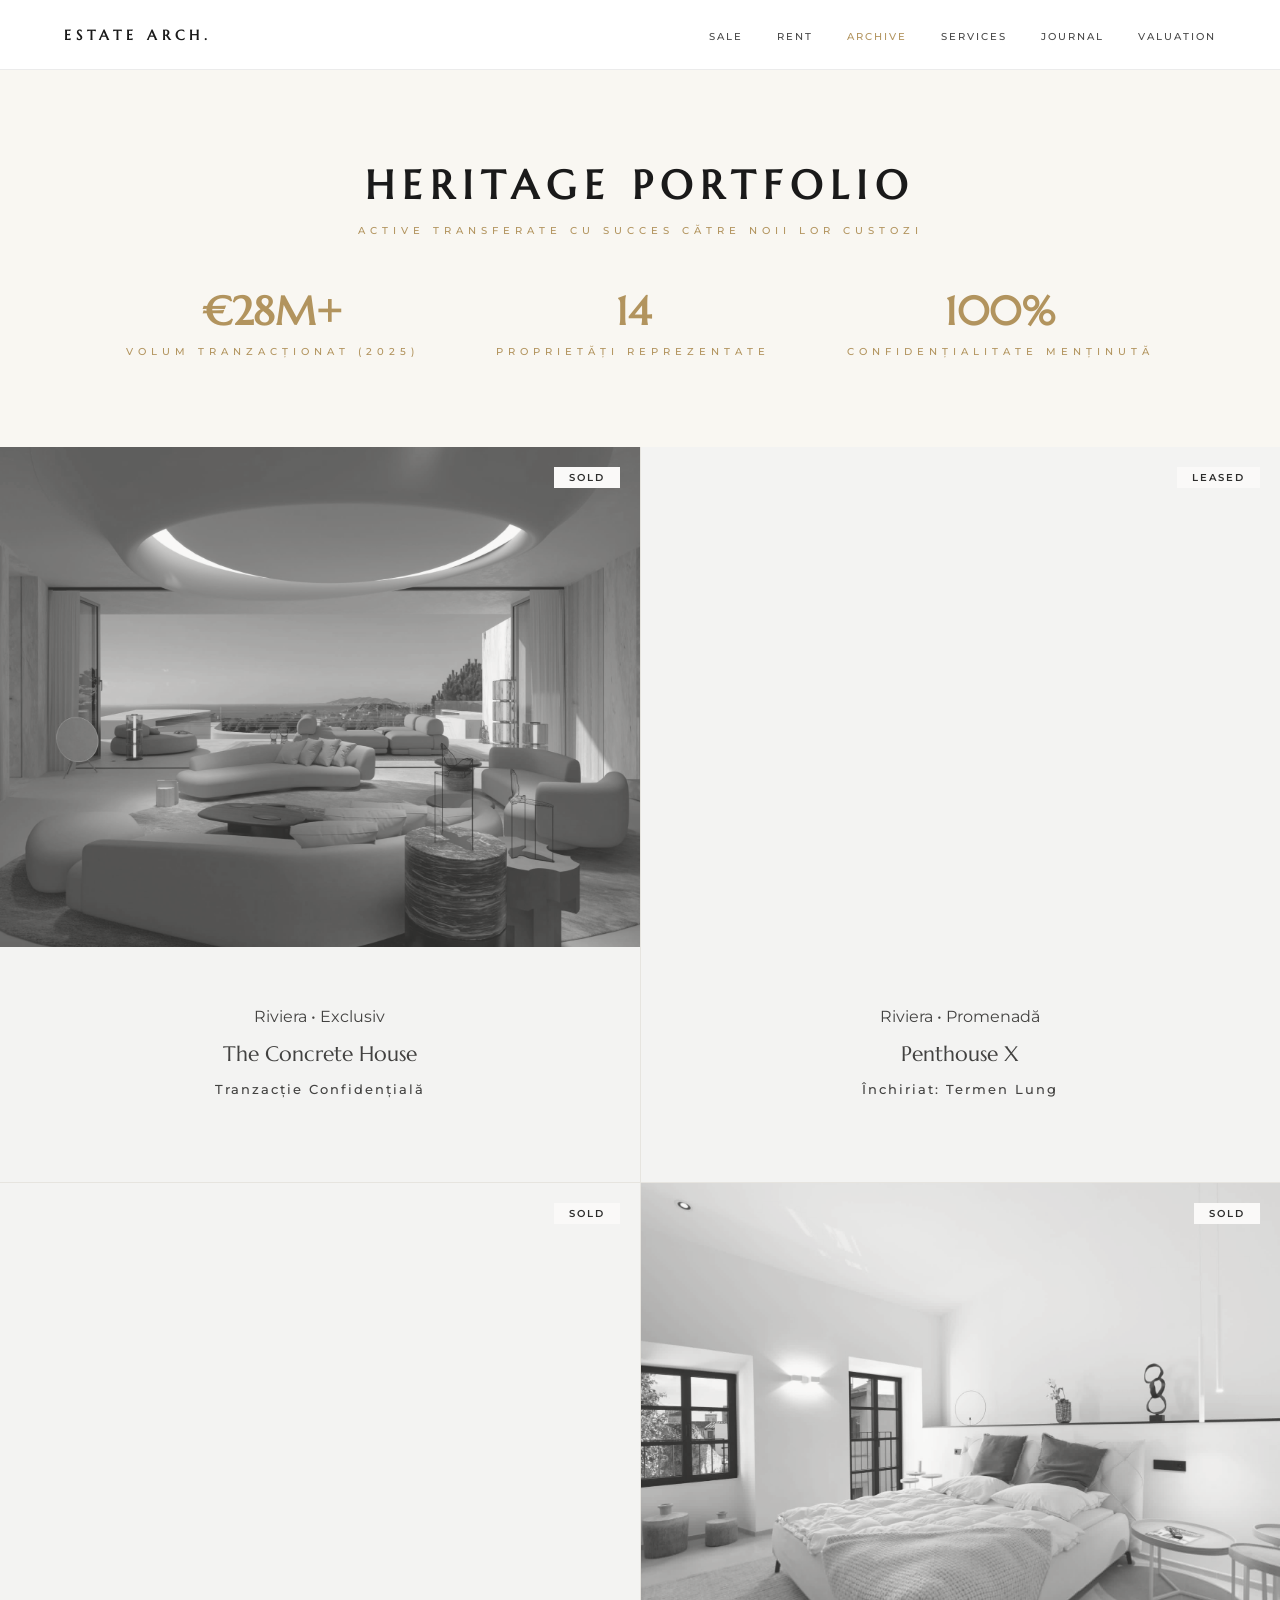
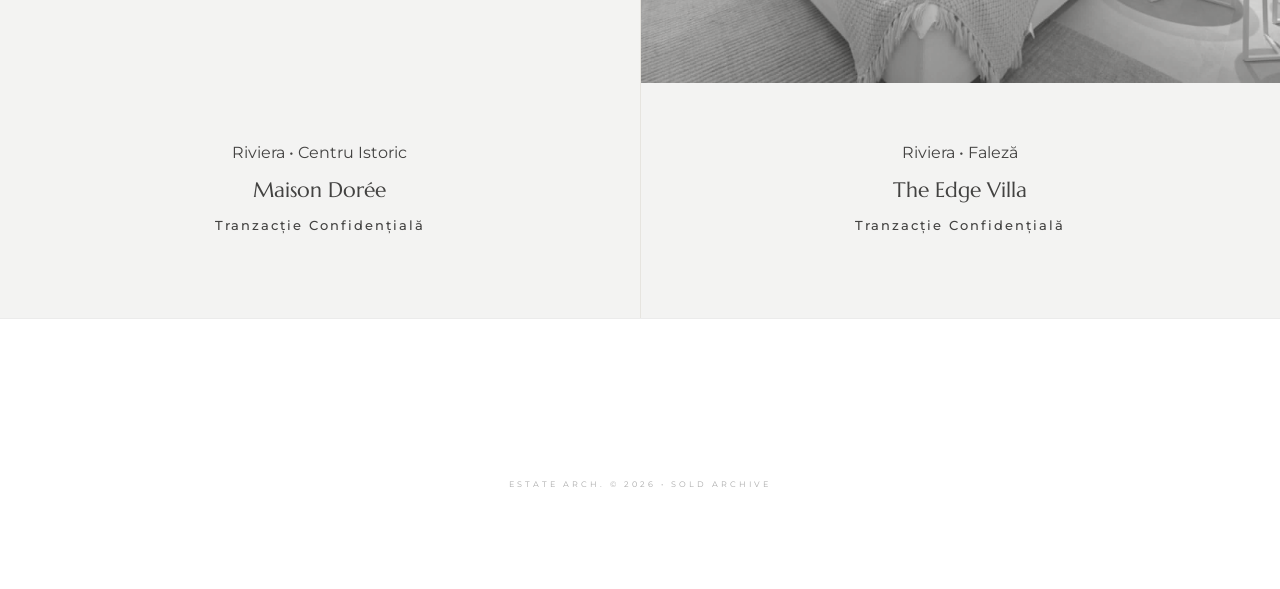
==== archive.html @ a4d9d4b4 "changrs" ====
<!DOCTYPE html>
<html lang="ro">
<head>
  <meta charset="UTF-8">
  <meta name="viewport" content="width=device-width, initial-scale=1.0">
  <title>ARCHIVE | ESTATE ARCH.</title>
  <link href="https://fonts.googleapis.com/css2?family=Marcellus&family=Montserrat:wght@200;300;400;500&display=swap" rel="stylesheet">
  <link rel="stylesheet" href="style.css">
  <style>
    .sold-overlay { position: absolute; top: 20px; right: 20px; background: #fff; color: #000; padding: 5px 15px; font-size: 0.6rem; letter-spacing: 2px; text-transform: uppercase; font-weight: 600; z-index: 5; }
    .property-item.sold { filter: grayscale(1); opacity: 0.8; transition: 0.5s ease; }
    .property-item.sold:hover { filter: grayscale(0); opacity: 1; }
  </style>
</head>
<body>
  <nav class="navbar" style="background: rgba(255,255,255,0.95); position: fixed; border-bottom: 1px solid var(--line-color); padding: 25px 5%; z-index: 100;">
    <a href="index.html" class="nav-logo">ESTATE ARCH.</a>
    <div class="nav-links">
      <a href="sale.html">Sale</a>
      <a href="rent.html">Rent</a>
      <a href="archive.html" style="color: var(--gold-accent); opacity: 1;">Archive</a>
      <a href="services.html">Services</a>
      <a href="journal.html">Journal</a>
      <a href="valuation.html">Valuation</a>
    </div>
  </nav>

  <header style="padding: 160px 10% 40px; text-align: center;">
    <h1 style="font-family: 'Marcellus', serif; font-size: clamp(1.8rem, 4vw, 2.5rem); letter-spacing: 8px; text-transform: uppercase;">Heritage Portfolio</h1>
    <p class="section-subtitle" style="margin-top: 15px;">Active transferate cu succes către noii lor custozi</p>
  </header>

  <div style="display: flex; justify-content: center; gap: 6vw; margin-bottom: 80px; flex-wrap: wrap; text-align: center; padding: 0 5%;">
      <div>
          <h3 style="font-family: 'Marcellus', serif; font-size: 2.5rem; color: var(--gold-accent);">€28M+</h3>
          <span class="section-subtitle" style="margin-top: 10px;">Volum Tranzacționat (2025)</span>
      </div>
      <div>
          <h3 style="font-family: 'Marcellus', serif; font-size: 2.5rem; color: var(--gold-accent);">14</h3>
          <span class="section-subtitle" style="margin-top: 10px;">Proprietăți Reprezentate</span>
      </div>
      <div>
          <h3 style="font-family: 'Marcellus', serif; font-size: 2.5rem; color: var(--gold-accent);">100%</h3>
          <span class="section-subtitle" style="margin-top: 10px;">Confidențialitate Menținută</span>
      </div>
  </div>

  <section class="property-grid">
    <article class="property-item sold">
      <div class="prop-image-container">
        <div class="sold-overlay">Sold</div>
        <div class="prop-image" style="background-image: url('img/2.png');"></div>
      </div>
      <div class="prop-content">
        <span class="prop-city">Riviera • Exclusiv</span>
        <h2 class="prop-name">The Concrete House</h2>
        <span class="prop-price">Tranzacție Confidențială</span>
      </div>
    </article>

    <article class="property-item sold">
      <div class="prop-image-container">
        <div class="sold-overlay">Leased</div>
        <div class="prop-image" style="background-image: url('img/3.png');"></div>
      </div>
      <div class="prop-content">
        <span class="prop-city">Riviera • Promenadă</span>
        <h2 class="prop-name">Penthouse X</h2>
        <span class="prop-price">Închiriat: Termen Lung</span>
      </div>
    </article>

    <article class="property-item sold">
      <div class="prop-image-container">
        <div class="sold-overlay">Sold</div>
        <div class="prop-image" style="background-image: url('img/4.png');"></div>
      </div>
      <div class="prop-content">
        <span class="prop-city">Riviera • Centru Istoric</span>
        <h2 class="prop-name">Maison Dorée</h2>
        <span class="prop-price">Tranzacție Confidențială</span>
      </div>
    </article>

    <article class="property-item sold">
      <div class="prop-image-container">
        <div class="sold-overlay">Sold</div>
        <div class="prop-image" style="background-image: url('img/5.png');"></div>
      </div>
      <div class="prop-content">
        <span class="prop-city">Riviera • Faleză</span>
        <h2 class="prop-name">The Edge Villa</h2>
        <span class="prop-price">Tranzacție Confidențială</span>
      </div>
    </article>
  </section>

  <footer class="footer-contact">
     <p class="copyright">Estate Arch. &copy; 2026 • Sold Archive</p>
  </footer>
</body>
</html>
---- style.css ----
:root {
  --bg-light: #f9f7f2;          
  --bg-card: #f2efe9; 
  --text-dark: #1a1a1a; 
  --text-muted: #555555; 
  --gold-accent: #b2945e;   
  --line-color: rgba(0, 0, 0, 0.08);
}

/* ========================================================
   RESET & BASE
======================================================== */
* { margin: 0; padding: 0; box-sizing: border-box; text-decoration: none !important; }

html, body { 
    width: 100%; 
    overflow-x: hidden; 
    background-color: var(--bg-light); 
    font-family: 'Montserrat', sans-serif; 
    color: var(--text-dark); 
    -webkit-font-smoothing: antialiased; 
    scroll-behavior: smooth; 
}

/* ========================================================
   NAVBAR
======================================================== */
.navbar { position: absolute; top: 0; width: 100%; padding: 40px 5%; display: flex; justify-content: space-between; align-items: center; z-index: 100; transition: background 0.3s; }
.nav-logo { font-family: 'Marcellus', serif; font-size: 0.9rem; letter-spacing: 5px; color: var(--text-dark); text-transform: uppercase; font-weight: 600; }
.nav-links a { font-size: 0.6rem; text-transform: uppercase; letter-spacing: 2px; color: var(--text-dark); margin-left: 30px; opacity: 0.8; transition: 0.4s ease; font-weight: 500; }
.nav-links a:hover { opacity: 1; color: var(--gold-accent); }

/* Transparent Navbar for Dark Hero Images */
.hero-nav .nav-logo, .hero-nav .nav-links a { color: #fff; }
.hero-nav .nav-links a:hover { color: var(--gold-accent); }

/* ========================================================
   HERO SECTION
======================================================== */
.hero { 
    position: relative;
    height: 100vh; 
    background-image: url('img/1.png');
    background-size: cover;
    background-position: center;
    display: flex; 
    flex-direction: column; 
    justify-content: center; 
    align-items: center; 
    text-align: center; 
    padding: 0 10%; 
}
.hero-overlay { position: absolute; top: 0; left: 0; width: 100%; height: 100%; background: linear-gradient(to bottom, rgba(0,0,0,0.3), rgba(0,0,0,0.7)); z-index: 1; }
.hero-content { position: relative; z-index: 2; transform: translateY(-40px); width: 100%; }
.hero-brand { font-family: 'Marcellus', serif; color: #fff; font-size: clamp(2rem, 8vw, 4rem); letter-spacing: 12px; text-transform: uppercase; margin-bottom: 20px; }
.hero-slogan { font-size: 0.65rem; letter-spacing: 5px; text-transform: uppercase; color: #eaeaea; margin-bottom: 0; }

/* ========================================================
   CONTENT SECTIONS (Philosophy, Journal, Services)
======================================================== */
/* Split Layout (Philosophy / Journal) */
.philosophy-section { display: grid; grid-template-columns: 1fr 1fr; background: #fff; border-bottom: 1px solid var(--line-color); }
.philosophy-image { background-size: cover; background-position: center; min-height: 600px; }
.philosophy-content { padding: 100px 10%; display: flex; flex-direction: column; justify-content: center; align-items: flex-start; max-width: 800px; margin: 0 auto; }
.philosophy-title { font-family: 'Marcellus', serif; font-size: clamp(1.2rem, 3vw, 1.8rem); margin: 30px 0; font-weight: 400; line-height: 1.6; }
.philosophy-text { font-size: 0.9rem; color: var(--text-muted); line-height: 1.9; font-weight: 300; }

/* Services Grid */
.services-section { padding: 100px 10%; background: #fff; }
.services-header { text-align: center; margin-bottom: 60px; }
.services-main-title { font-family: 'Marcellus', serif; font-size: 1.8rem; margin-top: 20px; font-weight: 400; }
.services-grid { display: grid; grid-template-columns: repeat(3, 1fr); gap: 30px; }
.service-item { background: var(--bg-card); padding: 50px 30px; text-align: center; transition: transform 0.5s ease; border: 1px solid transparent; }
.service-item:hover { transform: translateY(-5px); border-color: var(--gold-accent); }
.service-item h3 { font-family: 'Marcellus', serif; font-size: 0.9rem; letter-spacing: 2px; margin-bottom: 20px; text-transform: uppercase; }
.service-item p { font-size: 0.9rem; color: var(--text-muted); line-height: 1.8; }

/* Black Book */
.black-book { padding: 120px 10%; background: #111; color: #fff; text-align: center; display: flex; justify-content: center; }
.black-book-inner { border: 1px solid rgba(255,255,255,0.15); padding: 80px 20px; width: 100%; max-width: 800px; }
.black-book h2 { font-family: 'Marcellus', serif; font-size: 1.5rem; letter-spacing: 6px; text-transform: uppercase; margin-bottom: 20px; }
.black-book p { font-size: 0.7rem; letter-spacing: 3px; color: #aaa; text-transform: uppercase; margin-bottom: 40px; line-height: 1.6; }
.black-book-btn { color: #fff !important; border-bottom-color: rgba(255,255,255,0.4) !important; }

/* Concierge */
.concierge-section { padding: 100px 10%; background: var(--bg-light); border-top: 1px solid var(--line-color); }
.concierge-grid { display: grid; grid-template-columns: repeat(3, 1fr); gap: 30px; text-align: center; }
.concierge-item { background: #fff; padding: 50px 30px; border: 1px solid var(--line-color); }
.concierge-item h4 { font-family: 'Marcellus', serif; font-size: 0.85rem; letter-spacing: 2px; text-transform: uppercase; margin-bottom: 15px; }
.concierge-item p { font-size: 0.9rem; color: var(--text-muted); line-height: 1.8; }

/* Trust Badges */
.trust-badges { padding: 80px 10%; background: #fff; text-align: center; border-top: 1px solid var(--line-color); }
.trust-logos { display: flex; justify-content: center; align-items: center; gap: 50px; margin-top: 30px; opacity: 0.4; }
.trust-logos span { font-family: 'Marcellus', serif; font-size: 1.1rem; text-transform: uppercase; letter-spacing: 3px; }

/* ========================================================
   PROPERTY GRID (Sale, Rent, Archive)
======================================================== */
.property-grid { display: grid; grid-template-columns: 1fr 1fr; background-color: var(--line-color); gap: 1px; }
.property-item { background: var(--bg-light); overflow: hidden; position: relative; }
.prop-image-container { width: 100%; height: 500px; overflow: hidden; position: relative; }
.prop-image { width: 100%; height: 100%; background-size: cover; background-position: center; transition: 2.5s cubic-bezier(0.15, 0, 0.15, 1); }
.property-item:hover .prop-image { transform: scale(1.05); }
.prop-content { padding: 60px 10%; text-align: center; }
.prop-name { font-family: 'Marcellus', serif; font-size: 1.3rem; margin: 15px 0; font-weight: 400; }
.prop-price { font-size: 0.8rem; letter-spacing: 2px; color: var(--text-dark); margin-bottom: 25px; display: block; font-weight: 500; }

/* Inline Specs (Sale/Rent pages) */
.prop-specs-inline { display: flex; justify-content: center; gap: 15px; margin-top: 15px; font-size: 0.75rem; font-weight: 500; letter-spacing: 1px; color: var(--text-muted); text-transform: uppercase; }
.prop-description-hidden { max-height: 0; overflow: hidden; transition: all 0.8s ease; font-size: 0.9rem; line-height: 1.8; color: var(--text-muted); opacity: 0; padding: 0 10%; }
.property-item:hover .prop-description-hidden, .property-item:focus-within .prop-description-hidden { max-height: 150px; margin-top: 15px; opacity: 1; }

/* Archive/Sold Elements */
.sold-overlay { position: absolute; top: 20px; right: 20px; background: #fff; color: #000; padding: 5px 15px; font-size: 0.6rem; letter-spacing: 2px; text-transform: uppercase; font-weight: 600; z-index: 5; }
.property-item.sold { filter: grayscale(1); opacity: 0.8; }
.property-item.sold:hover .prop-image { transform: scale(1); }

/* ========================================================
   VALUATION FORM
======================================================== */
.valuation-container { max-width: 600px; margin: 180px auto 100px; padding: 0 5%; text-align: center; }
.val-input { width: 100%; background: transparent; border: none; border-bottom: 1px solid #ddd; padding: 15px 0; margin-bottom: 30px; font-family: 'Montserrat', sans-serif; font-size: 0.9rem; font-weight: 500; letter-spacing: 2px; text-transform: uppercase; color: var(--text-dark); outline: none; transition: border-color 0.8s; }
.val-input:focus { border-bottom-color: var(--gold-accent); }
.val-input::placeholder { color: #aaa; font-weight: 300; }

/* ========================================================
   FOOTER
======================================================== */
.footer-contact { padding: 100px 10%; text-align: center; background: #fff; border-top: 1px solid var(--line-color); }
.footer-logo { font-family: 'Marcellus', serif; font-size: 1.4rem; letter-spacing: 8px; text-transform: uppercase; }
.contact-address { font-size: 0.75rem; letter-spacing: 2px; color: var(--text-muted); text-transform: uppercase; line-height: 2; margin: 30px 0; }
.contact-actions { display: flex; justify-content: center; gap: 30px; }
.copyright { margin-top: 60px; font-size: 0.5rem; letter-spacing: 3px; color: #aaa; text-transform: uppercase; }

/* ========================================================
   UI HELPERS & BUTTONS
======================================================== */
.section-subtitle { font-size: 0.6rem; letter-spacing: 5px; color: var(--gold-accent); text-transform: uppercase; font-weight: 500; display: block; margin-bottom: 10px; }

.btn-minimal { font-size: 0.65rem; font-weight: 500; text-transform: uppercase; letter-spacing: 3px; color: var(--text-dark); padding-bottom: 5px; border-bottom: 1px solid rgba(0,0,0,0.2); display: inline-block; transition: 0.5s ease; cursor: pointer; }
.btn-minimal:hover { letter-spacing: 4px; color: var(--gold-accent); border-bottom-color: var(--gold-accent); }

.btn-solid { background: var(--text-dark); color: #fff; font-size: 0.65rem; font-weight: 500; text-transform: uppercase; letter-spacing: 3px; padding: 18px 35px; display: inline-block; transition: background 0.4s ease; border: 1px solid var(--text-dark); cursor: pointer; }
.btn-solid:hover { background: var(--gold-accent); border-color: var(--gold-accent); color: #fff; }

/* ========================================================
   MODALS & LIGHTBOX (Gallery & About)
======================================================== */
.modal-trigger { cursor: pointer; }

/* Overlay View Gallery pe Hover */
.gallery-overlay {
    position: absolute; top: 50%; left: 50%; transform: translate(-50%, -50%);
    color: #fff; font-size: 0.75rem; font-weight: 500; letter-spacing: 4px;
    text-transform: uppercase; background: rgba(0,0,0,0.7); padding: 15px 30px;
    border: 1px solid var(--gold-accent); opacity: 0; transition: opacity 0.4s ease;
    pointer-events: none; z-index: 10;
}
.prop-image-container:hover .gallery-overlay { opacity: 1; }

/* Fullscreen Modal (Galeria) */
.modal {
    display: none; position: fixed; z-index: 1000; padding-top: 5vh; left: 0; top: 0; 
    width: 100%; height: 100%; background-color: rgba(0,0,0,0.95); backdrop-filter: blur(8px);
}
.modal-content {
    position: relative; margin: auto; width: 90%; max-width: 1200px;
    display: flex; justify-content: center; align-items: center; height: 85vh;
}
.modal-content img { max-width: 100%; max-height: 100%; object-fit: contain; animation: fadeEffect 0.6s ease-in-out; }

@keyframes fadeEffect { from { opacity: 0; transform: scale(0.98); } to { opacity: 1; transform: scale(1); } }

.close-modal { position: absolute; top: 30px; right: 50px; color: #fff; font-size: 40px; font-weight: 200; cursor: pointer; transition: color 0.3s; z-index: 1001; }
.close-modal:hover { color: var(--gold-accent); }

.prev, .next {
    cursor: pointer; position: absolute; top: 50%; transform: translateY(-50%); width: auto;
    padding: 20px; color: white; font-weight: 300; font-size: 30px; transition: 0.3s;
    user-select: none; background-color: rgba(0,0,0,0.3);
}
.prev { left: 0; border-radius: 0 4px 4px 0; }
.next { right: 0; border-radius: 4px 0 0 4px; }
.prev:hover, .next:hover { background-color: rgba(0,0,0,0.8); color: var(--gold-accent); }

/* Pop-up About / Dossier */
.about-modal {
    display: none; position: fixed; z-index: 1000; left: 0; top: 0; width: 100%; height: 100%;
    background-color: rgba(0,0,0,0.8); backdrop-filter: blur(5px);
}
.about-modal-content {
    background-color: #111; color: #fff; margin: 8vh auto; padding: 60px 50px;
    border: 1px solid var(--gold-accent); width: 90%; max-width: 650px; max-height: 80vh;
    overflow-y: auto; position: relative; text-align: left;
}
.about-modal-content::-webkit-scrollbar { width: 4px; }
.about-modal-content::-webkit-scrollbar-thumb { background: var(--gold-accent); }

.close-about { position: absolute; top: 20px; right: 30px; color: #fff; font-size: 35px; font-weight: 200; cursor: pointer; transition: color 0.3s; }
.close-about:hover { color: var(--gold-accent); }

.about-specs-grid {
    display: grid; grid-template-columns: 1fr; gap: 15px;
    border-top: 1px solid rgba(255,255,255,0.1); border-bottom: 1px solid rgba(255,255,255,0.1); padding: 20px 0;
}
.about-specs-grid p { font-size: 0.85rem; color: #fff; letter-spacing: 1px; }
.about-specs-grid p strong { color: var(--gold-accent); font-weight: 400; margin-right: 5px; }

/* ========================================================
   RESPONSIVE FIXES (Tablets & Mobile)
======================================================== */
@media (max-width: 950px) {
  html, body { overflow-x: hidden; position: relative; width: 100%; }

  .navbar { padding: 30px 5%; flex-direction: column; gap: 15px; background: rgba(255,255,255,0.95) !important; }
  .nav-logo, .hero-nav .nav-logo { color: var(--text-dark); }
  .nav-links a, .hero-nav .nav-links a { color: var(--text-dark); margin: 0 10px; font-size: 0.55rem; }

  .hero-brand { font-size: 2.5rem; letter-spacing: 6px; }
  
  .philosophy-section { grid-template-columns: 1fr; }
  .philosophy-image { min-height: 400px; }
  .philosophy-content { padding: 60px 5%; text-align: center; align-items: center; }

  .services-section, .concierge-section, .trust-badges, .footer-contact, .black-book { padding: 80px 5%; }
  
  .services-grid, .property-grid, .concierge-grid { grid-template-columns: 1fr; gap: 30px; }
  
  .prop-image-container { height: 400px; }
  .prop-content { padding: 40px 5%; }

  .trust-logos { flex-direction: column; gap: 30px; }
  .contact-actions { flex-direction: column; gap: 20px; align-items: center; }
  
  .close-modal { top: 15px; right: 20px; font-size: 30px; }
  .prev, .next { font-size: 20px; padding: 15px; }
  
  .about-modal-content { padding: 40px 20px; width: 95%; margin: 10vh auto; }
}
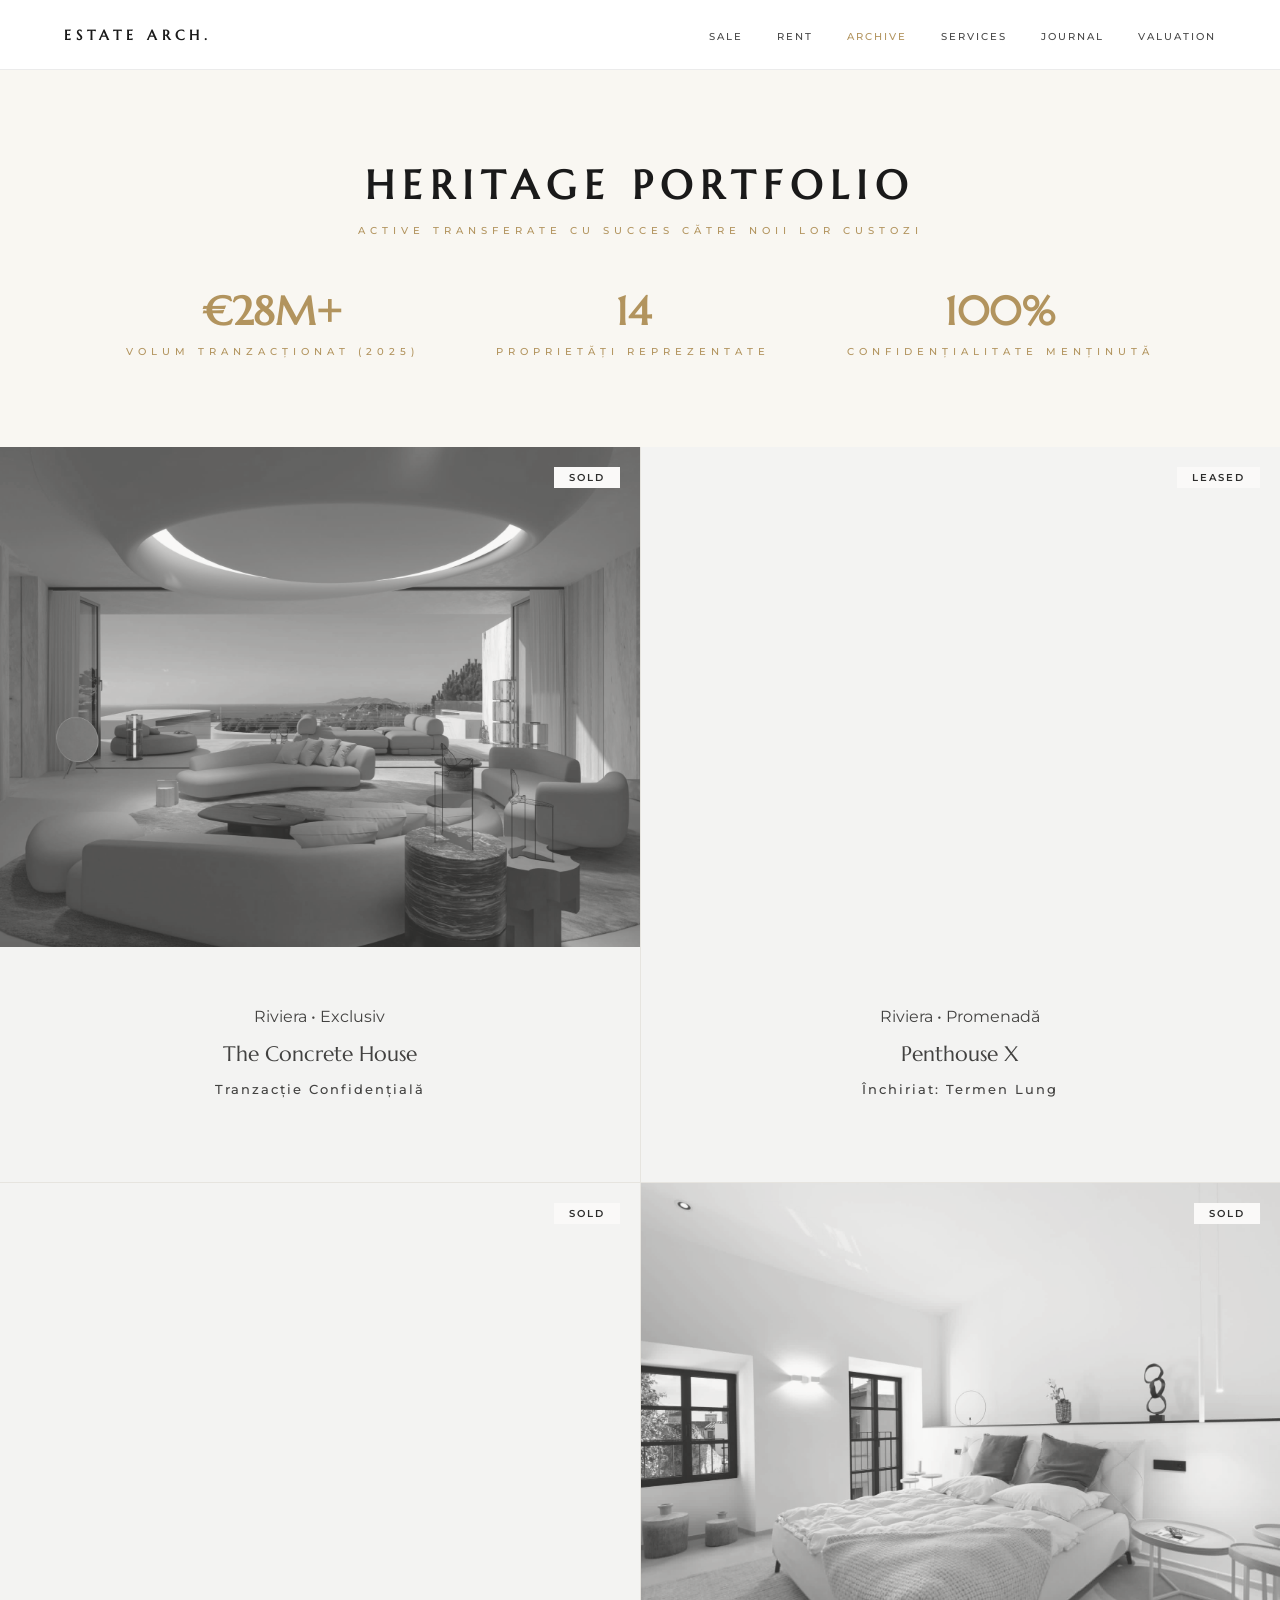
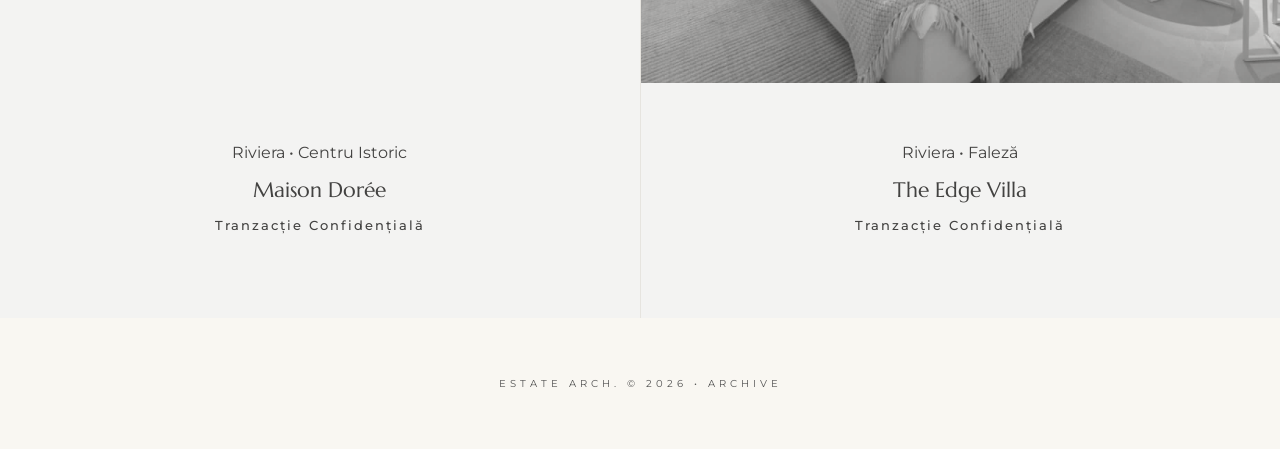
==== commit 2cbbc6ea: "changes" ====
--- a/archive.html
+++ b/archive.html
@@ -95,8 +95,8 @@
     </article>
   </section>
 
-  <footer class="footer-contact">
-     <p class="copyright">Estate Arch. &copy; 2026 • Sold Archive</p>
+  <footer style="padding: 60px 5%; text-align: center; font-size: 0.6rem; letter-spacing: 4px; color: var(--text-muted); text-transform: uppercase;">
+    Estate Arch. &copy; 2026 • Archive
   </footer>
 </body>
 </html>
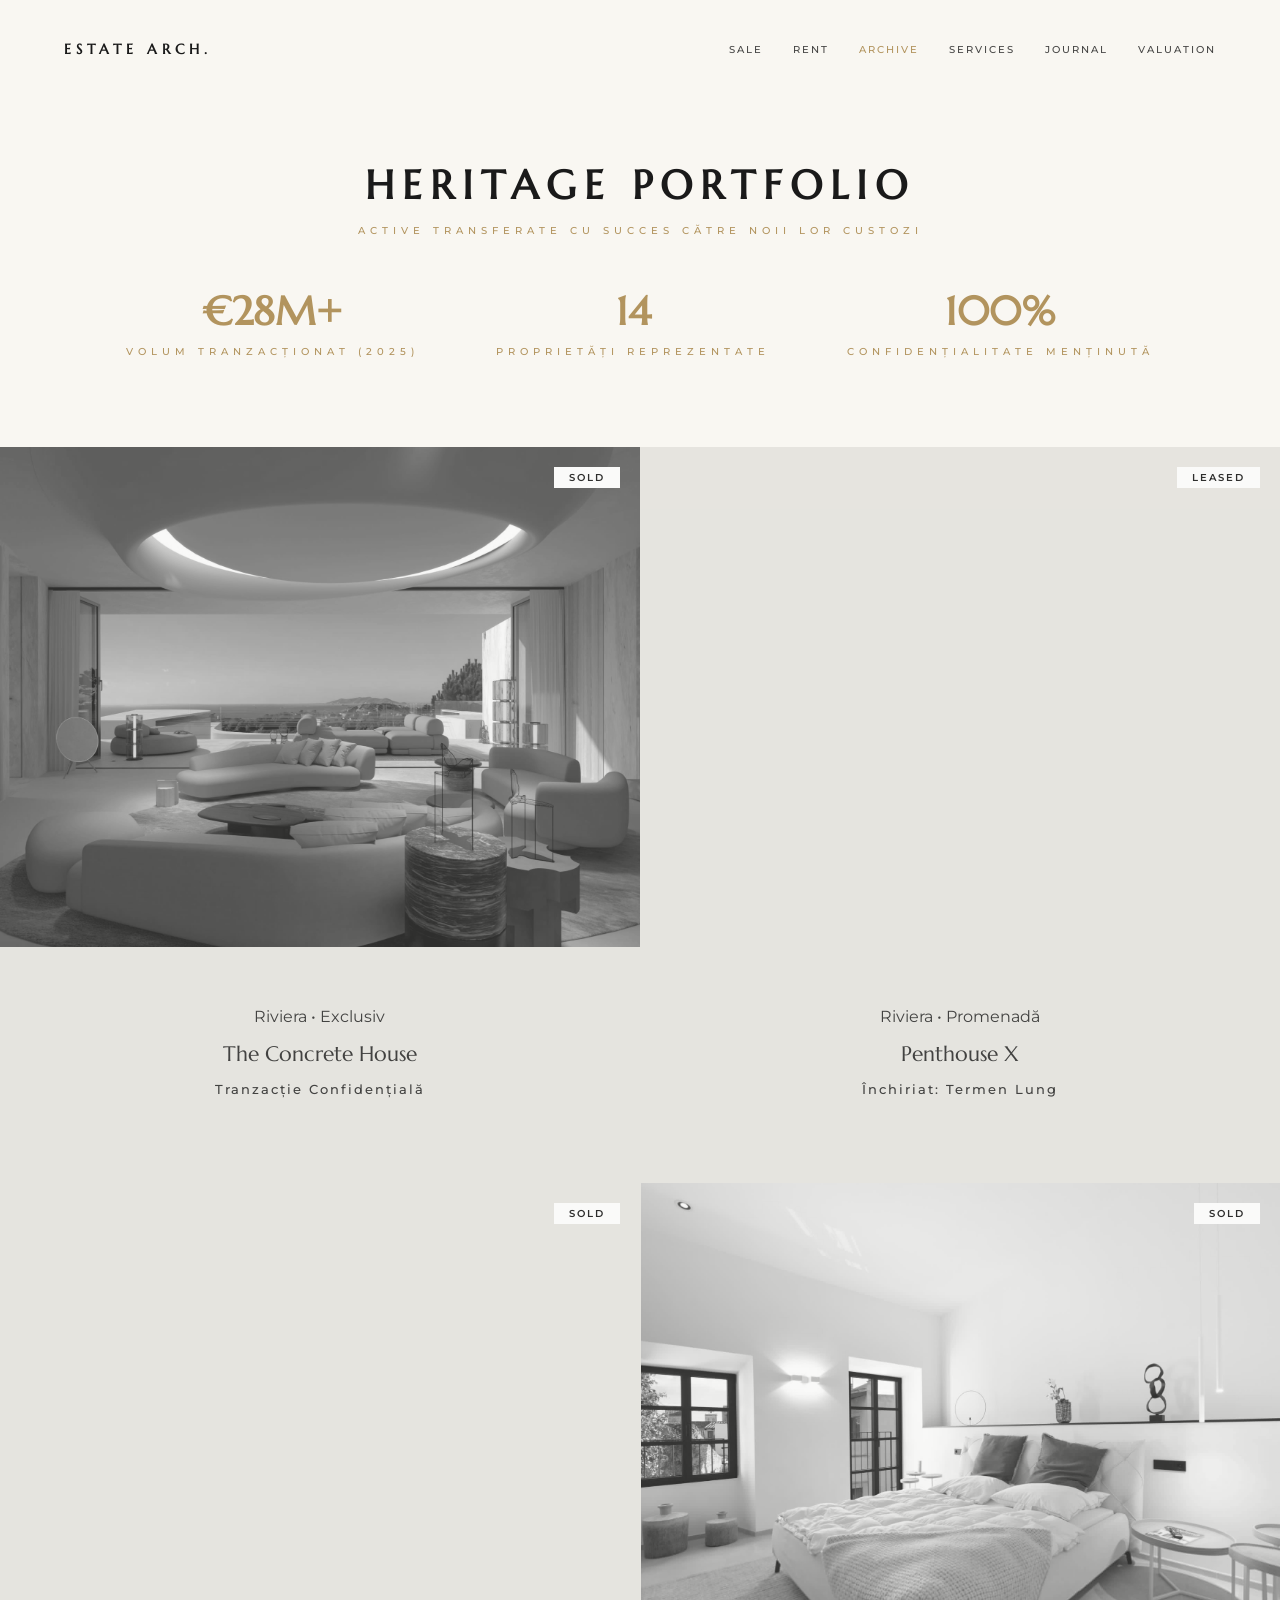
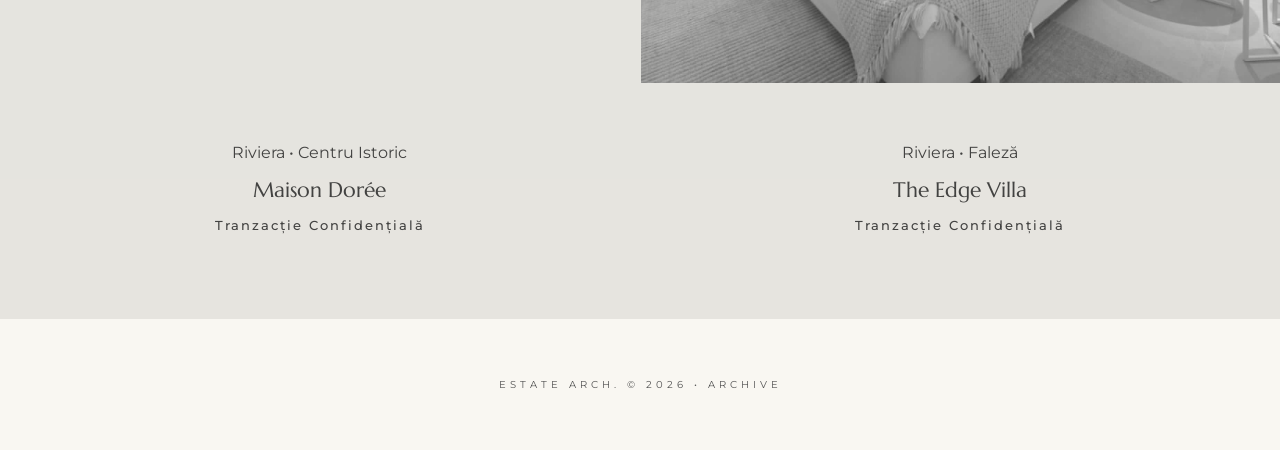
==== commit 04d5b545: "changes" ====
--- a/archive.html
+++ b/archive.html
@@ -13,7 +13,7 @@
   </style>
 </head>
 <body>
-  <nav class="navbar" style="background: rgba(255,255,255,0.95); position: fixed; border-bottom: 1px solid var(--line-color); padding: 25px 5%; z-index: 100;">
+  <nav class="navbar" style="position: absolute; top: 0; width: 100%; z-index: 100;">
     <a href="index.html" class="nav-logo">ESTATE ARCH.</a>
     <div class="nav-links">
       <a href="sale.html">Sale</a>
@@ -95,7 +95,7 @@
     </article>
   </section>
 
-  <footer style="padding: 60px 5%; text-align: center; font-size: 0.6rem; letter-spacing: 4px; color: var(--text-muted); text-transform: uppercase;">
+  <footer style="padding: 60px 5%; text-align: center; font-size: 0.6rem; letter-spacing: 4px; color: var(--text-muted); text-transform: uppercase; border-top: 1px solid var(--line-color);">
     Estate Arch. &copy; 2026 • Archive
   </footer>
 </body>
--- a/style.css
+++ b/style.css
@@ -27,6 +27,7 @@
 ======================================================== */
 .navbar { position: absolute; top: 0; width: 100%; padding: 40px 5%; display: flex; justify-content: space-between; align-items: center; z-index: 100; transition: background 0.3s; }
 .nav-logo { font-family: 'Marcellus', serif; font-size: 0.9rem; letter-spacing: 5px; color: var(--text-dark); text-transform: uppercase; font-weight: 600; }
+.nav-links { display: flex; align-items: center; }
 .nav-links a { font-size: 0.6rem; text-transform: uppercase; letter-spacing: 2px; color: var(--text-dark); margin-left: 30px; opacity: 0.8; transition: 0.4s ease; font-weight: 500; }
 .nav-links a:hover { opacity: 1; color: var(--gold-accent); }
 
@@ -59,23 +60,23 @@
    CONTENT SECTIONS (Philosophy, Journal, Services)
 ======================================================== */
 /* Split Layout (Philosophy / Journal) */
-.philosophy-section { display: grid; grid-template-columns: 1fr 1fr; background: #fff; border-bottom: 1px solid var(--line-color); }
+.philosophy-section { display: grid; grid-template-columns: 1fr 1fr; background: transparent; border-bottom: 1px solid var(--line-color); }
 .philosophy-image { background-size: cover; background-position: center; min-height: 600px; }
 .philosophy-content { padding: 100px 10%; display: flex; flex-direction: column; justify-content: center; align-items: flex-start; max-width: 800px; margin: 0 auto; }
 .philosophy-title { font-family: 'Marcellus', serif; font-size: clamp(1.2rem, 3vw, 1.8rem); margin: 30px 0; font-weight: 400; line-height: 1.6; }
 .philosophy-text { font-size: 0.9rem; color: var(--text-muted); line-height: 1.9; font-weight: 300; }
 
 /* Services Grid */
-.services-section { padding: 100px 10%; background: #fff; }
+.services-section { padding: 100px 10%; background: transparent; border-bottom: 1px solid var(--line-color); }
 .services-header { text-align: center; margin-bottom: 60px; }
 .services-main-title { font-family: 'Marcellus', serif; font-size: 1.8rem; margin-top: 20px; font-weight: 400; }
 .services-grid { display: grid; grid-template-columns: repeat(3, 1fr); gap: 30px; }
-.service-item { background: var(--bg-card); padding: 50px 30px; text-align: center; transition: transform 0.5s ease; border: 1px solid transparent; }
+.service-item { background: transparent; padding: 50px 30px; text-align: center; transition: transform 0.5s ease; border: 1px solid var(--line-color); }
 .service-item:hover { transform: translateY(-5px); border-color: var(--gold-accent); }
 .service-item h3 { font-family: 'Marcellus', serif; font-size: 0.9rem; letter-spacing: 2px; margin-bottom: 20px; text-transform: uppercase; }
 .service-item p { font-size: 0.9rem; color: var(--text-muted); line-height: 1.8; }
 
-/* Black Book */
+/* Black Book - Aceasta ramane inchisa la culoare pentru ca este sectiunea "Black" a brandului */
 .black-book { padding: 120px 10%; background: #111; color: #fff; text-align: center; display: flex; justify-content: center; }
 .black-book-inner { border: 1px solid rgba(255,255,255,0.15); padding: 80px 20px; width: 100%; max-width: 800px; }
 .black-book h2 { font-family: 'Marcellus', serif; font-size: 1.5rem; letter-spacing: 6px; text-transform: uppercase; margin-bottom: 20px; }
@@ -83,14 +84,14 @@
 .black-book-btn { color: #fff !important; border-bottom-color: rgba(255,255,255,0.4) !important; }
 
 /* Concierge */
-.concierge-section { padding: 100px 10%; background: var(--bg-light); border-top: 1px solid var(--line-color); }
+.concierge-section { padding: 100px 10%; background: transparent; border-top: 1px solid var(--line-color); }
 .concierge-grid { display: grid; grid-template-columns: repeat(3, 1fr); gap: 30px; text-align: center; }
-.concierge-item { background: #fff; padding: 50px 30px; border: 1px solid var(--line-color); }
+.concierge-item { background: transparent; padding: 50px 30px; border: 1px solid var(--line-color); }
 .concierge-item h4 { font-family: 'Marcellus', serif; font-size: 0.85rem; letter-spacing: 2px; text-transform: uppercase; margin-bottom: 15px; }
 .concierge-item p { font-size: 0.9rem; color: var(--text-muted); line-height: 1.8; }
 
 /* Trust Badges */
-.trust-badges { padding: 80px 10%; background: #fff; text-align: center; border-top: 1px solid var(--line-color); }
+.trust-badges { padding: 80px 10%; background: transparent; text-align: center; border-top: 1px solid var(--line-color); }
 .trust-logos { display: flex; justify-content: center; align-items: center; gap: 50px; margin-top: 30px; opacity: 0.4; }
 .trust-logos span { font-family: 'Marcellus', serif; font-size: 1.1rem; text-transform: uppercase; letter-spacing: 3px; }
 
@@ -98,11 +99,11 @@
    PROPERTY GRID (Sale, Rent, Archive)
 ======================================================== */
 .property-grid { display: grid; grid-template-columns: 1fr 1fr; background-color: var(--line-color); gap: 1px; }
-.property-item { background: var(--bg-light); overflow: hidden; position: relative; }
+.property-item { background: transparent; overflow: hidden; position: relative; }
 .prop-image-container { width: 100%; height: 500px; overflow: hidden; position: relative; }
 .prop-image { width: 100%; height: 100%; background-size: cover; background-position: center; transition: 2.5s cubic-bezier(0.15, 0, 0.15, 1); }
 .property-item:hover .prop-image { transform: scale(1.05); }
-.prop-content { padding: 60px 10%; text-align: center; }
+.prop-content { padding: 60px 10%; text-align: center; background: transparent; }
 .prop-name { font-family: 'Marcellus', serif; font-size: 1.3rem; margin: 15px 0; font-weight: 400; }
 .prop-price { font-size: 0.8rem; letter-spacing: 2px; color: var(--text-dark); margin-bottom: 25px; display: block; font-weight: 500; }
 
@@ -119,15 +120,15 @@
 /* ========================================================
    VALUATION FORM
 ======================================================== */
-.valuation-container { max-width: 600px; margin: 180px auto 100px; padding: 0 5%; text-align: center; }
-.val-input { width: 100%; background: transparent; border: none; border-bottom: 1px solid #ddd; padding: 15px 0; margin-bottom: 30px; font-family: 'Montserrat', sans-serif; font-size: 0.9rem; font-weight: 500; letter-spacing: 2px; text-transform: uppercase; color: var(--text-dark); outline: none; transition: border-color 0.8s; }
+.valuation-container { max-width: 600px; margin: 180px auto 100px; padding: 0 5%; text-align: center; background: transparent; }
+.val-input { width: 100%; background: transparent; border: none; border-bottom: 1px solid #ccc; padding: 15px 0; margin-bottom: 30px; font-family: 'Montserrat', sans-serif; font-size: 0.9rem; font-weight: 500; letter-spacing: 2px; text-transform: uppercase; color: var(--text-dark); outline: none; transition: border-color 0.8s; }
 .val-input:focus { border-bottom-color: var(--gold-accent); }
 .val-input::placeholder { color: #aaa; font-weight: 300; }
 
 /* ========================================================
    FOOTER
 ======================================================== */
-.footer-contact { padding: 100px 10%; text-align: center; background: #fff; border-top: 1px solid var(--line-color); }
+.footer-contact { padding: 100px 10%; text-align: center; background: transparent; border-top: 1px solid var(--line-color); }
 .footer-logo { font-family: 'Marcellus', serif; font-size: 1.4rem; letter-spacing: 8px; text-transform: uppercase; }
 .contact-address { font-size: 0.75rem; letter-spacing: 2px; color: var(--text-muted); text-transform: uppercase; line-height: 2; margin: 30px 0; }
 .contact-actions { display: flex; justify-content: center; gap: 30px; }
@@ -184,7 +185,7 @@
 .next { right: 0; border-radius: 4px 0 0 4px; }
 .prev:hover, .next:hover { background-color: rgba(0,0,0,0.8); color: var(--gold-accent); }
 
-/* Pop-up About / Dossier */
+/* Pop-up About / Dossier / Articles */
 .about-modal {
     display: none; position: fixed; z-index: 1000; left: 0; top: 0; width: 100%; height: 100%;
     background-color: rgba(0,0,0,0.8); backdrop-filter: blur(5px);
@@ -213,13 +214,16 @@
 @media (max-width: 950px) {
   html, body { overflow-x: hidden; position: relative; width: 100%; }
 
-  .navbar { padding: 30px 5%; flex-direction: column; gap: 15px; background: rgba(255,255,255,0.95) !important; }
-  .nav-logo, .hero-nav .nav-logo { color: var(--text-dark); }
-  .nav-links a, .hero-nav .nav-links a { color: var(--text-dark); margin: 0 10px; font-size: 0.55rem; }
+  .navbar { padding: 30px 5%; flex-direction: column; gap: 15px; background: rgba(255,255,255,0.95) !important; border-bottom: 1px solid var(--line-color); }
+  .nav-logo, .hero-nav .nav-logo { color: var(--text-dark); margin-bottom: 10px; }
+  
+  /* Centrarea butoanelor din meniu cand sunt aruncate pe mai multe randuri */
+  .nav-links { display: flex; flex-wrap: wrap; justify-content: center; gap: 15px; width: 100%; }
+  .nav-links a, .hero-nav .nav-links a { color: var(--text-dark); margin: 0; font-size: 0.6rem; padding: 5px; }
 
   .hero-brand { font-size: 2.5rem; letter-spacing: 6px; }
   
-  .philosophy-section { grid-template-columns: 1fr; }
+  .philosophy-section { grid-template-columns: 1fr; border-bottom: 1px solid var(--line-color); }
   .philosophy-image { min-height: 400px; }
   .philosophy-content { padding: 60px 5%; text-align: center; align-items: center; }
 
